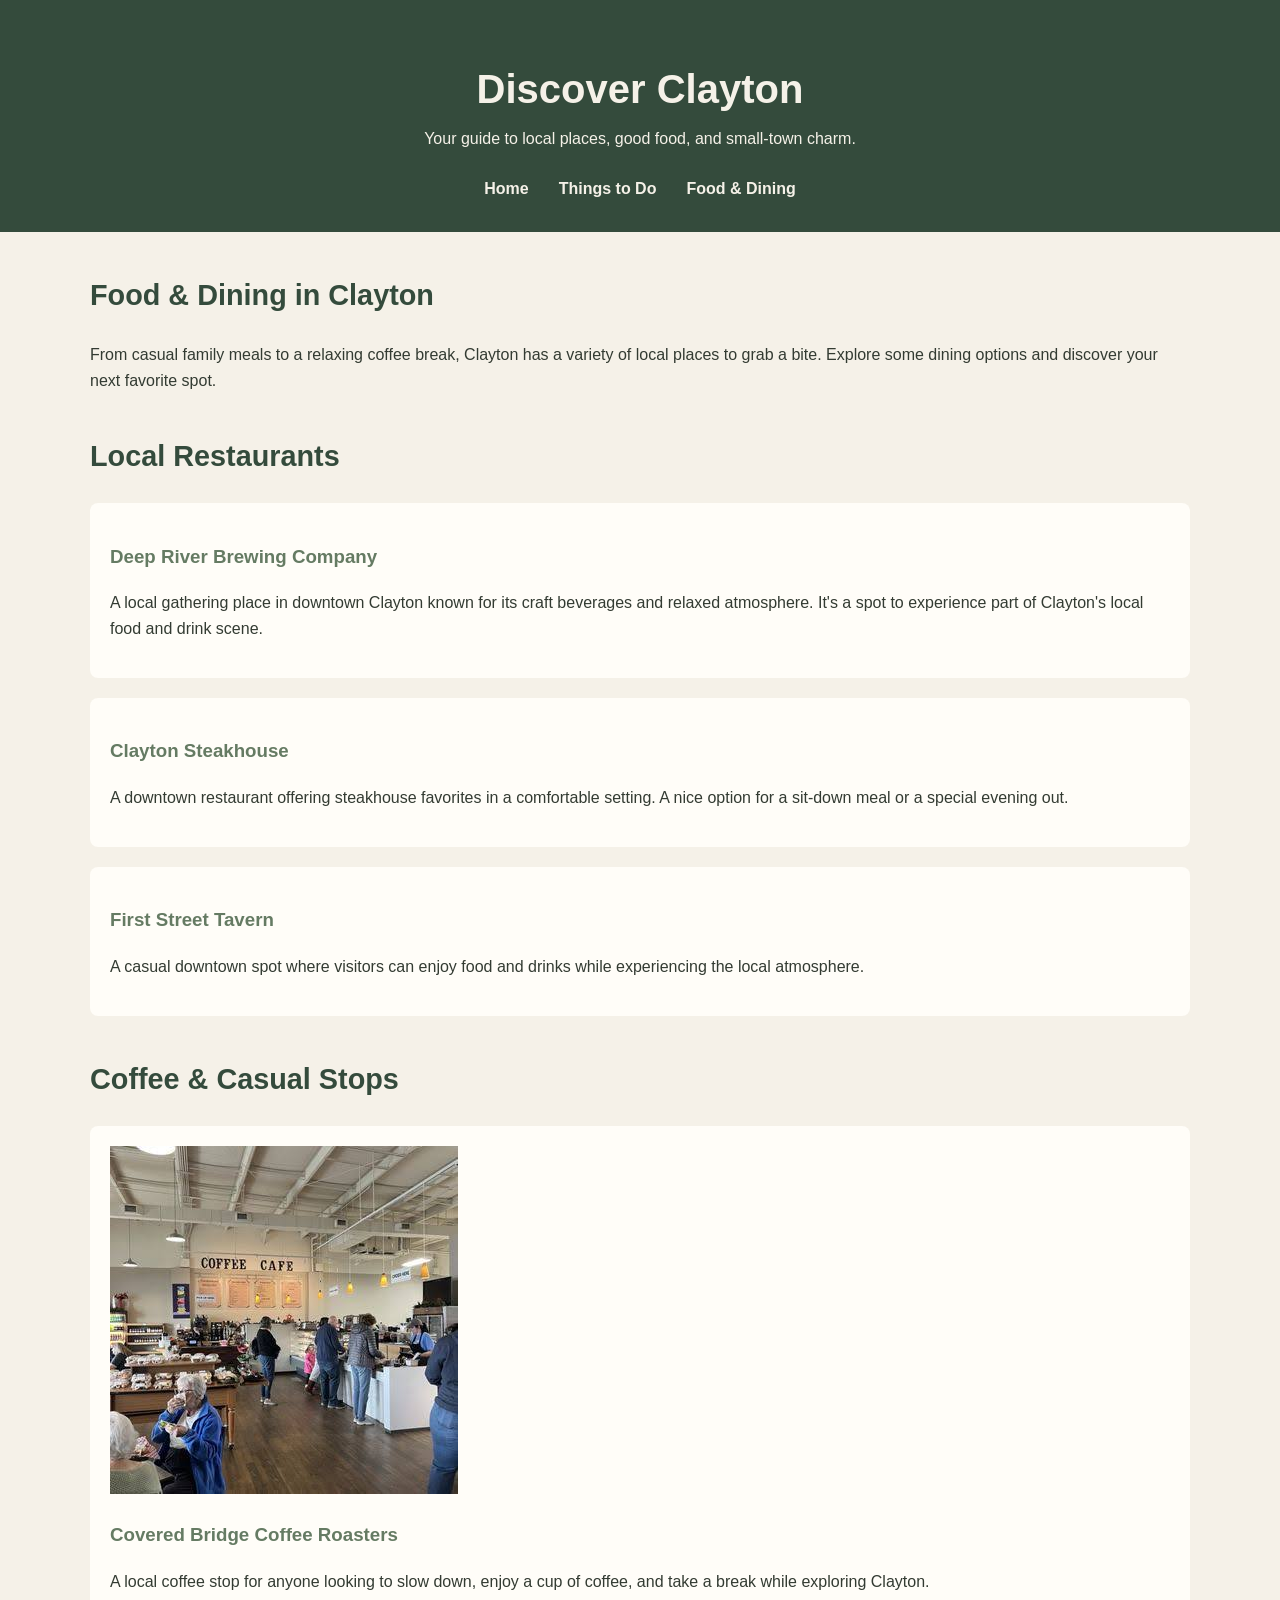
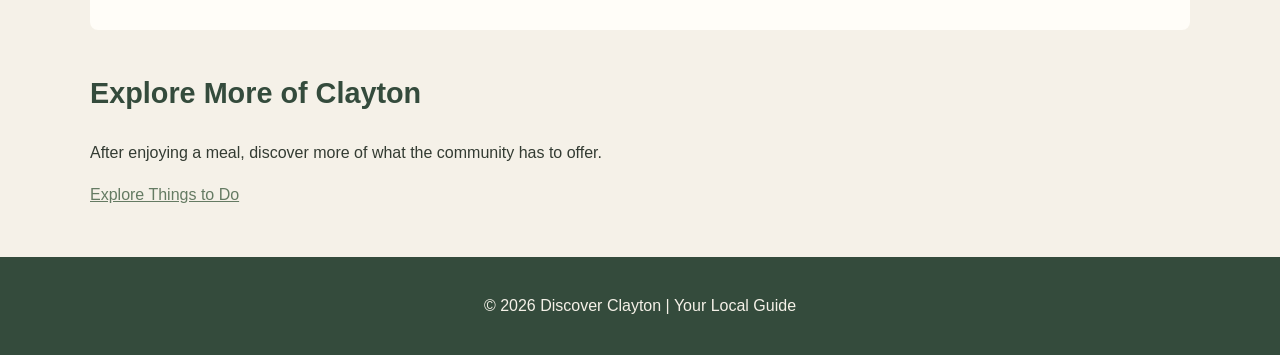
==== dining.html @ d140f1c1 "M10 local guide updates" ====
<!DOCTYPE html>
<html lang="en">
<head>
    <meta charset="UTF-8">
    <meta name="viewport" content="width=device-width, initial-scale=1.0">
    <title>Food & Dining | Discover Clayton</title>
    <link rel="stylesheet" href="css/style.css">
</head>

<body>

    <header>
        <h1>Discover Clayton</h1>
        <p>Your guide to local places, good food, and small-town charm.</p>

        <nav>
            <ul>
                <li><a href="index.html">Home</a></li>
                <li><a href="things-to-do.html">Things to Do</a></li>
                <li><a href="dining.html">Food & Dining</a></li>
            </ul>
        </nav>
    </header>

    <main>

        <section>
            <h2>Food & Dining in Clayton</h2>
            <p>
                From casual family meals to a relaxing coffee break,
                Clayton has a variety of local places to grab a bite.
                Explore some dining options and discover your next
                favorite spot.
            </p>
        </section>

        <section>
            <h2>Local Restaurants</h2>

            <article>
                <h3>Deep River Brewing Company</h3>
                <p>
                    A local gathering place in downtown Clayton known
                    for its craft beverages and relaxed atmosphere.
                    It's a spot to experience part of Clayton's
                    local food and drink scene.
                </p>
            </article>

            <article>
                <h3>Clayton Steakhouse</h3>
                <p>
                    A downtown restaurant offering steakhouse favorites
                    in a comfortable setting. A nice option for a
                    sit-down meal or a special evening out.
                </p>
            </article>

            <article>
                <h3>First Street Tavern</h3>
                <p>
                    A casual downtown spot where visitors can enjoy
                    food and drinks while experiencing the local
                    atmosphere.
                </p>
            </article>

        </section>

        <section>
            <h2>Coffee & Casual Stops</h2>

            <article>
                <img src="images/clayton-coffee-image.jpg" alt="Coffee shop in Clayton, North Carolina">
                <h3>Covered Bridge Coffee Roasters</h3>
                <p>
                    A local coffee stop for anyone looking to slow down,
                    enjoy a cup of coffee, and take a break while
                    exploring Clayton.
                </p>
            </article>

        </section>

        <section>
            <h2>Explore More of Clayton</h2>
            <p>
                After enjoying a meal, discover more of what the
                community has to offer.
            </p>
            <a href="things-to-do.html">Explore Things to Do</a>
        </section>

    </main>

    <footer>
        <p>&copy; 2026 Discover Clayton | Your Local Guide</p>
    </footer>

</body>
</html>
---- css/style.css ----
/* General Page Styling */

* {
    box-sizing: border-box;
}

body {
    margin: 0;
    background-color: #f5f1e8;
    color: #333b32;
    font-family: Arial, sans-serif;
    line-height: 1.6;
}

/* Header Styling */

header {
    background-color: #344b3c;
    color: #f5f1e8;
    text-align: center;
    padding: 30px 20px;
}

header h1 {
    font-size: 2.5rem;
    margin-bottom: 5px;
}

header p {
    margin-top: 0;
}

/* Navigation Styling */

nav ul {
    display: flex;
    justify-content: center;
    gap: 30px;
    list-style: none;
    padding: 0;
    margin: 25px 0 0;
}

nav a {
    color: #f5f1e8;
    text-decoration: none;
    font-weight: bold;
}

nav a:hover {
    color: #d6b58c;
}

/* Main Content Styling */

main {
    max-width: 1100px;
    width: 90%;
    margin: 40px auto;
}

section {
    margin-bottom: 40px;
}

h2 {
    color: #344b3c;
    font-size: 1.8rem;
}

h3 {
    color: #657b63;
}

/* Article Styling */

article {
    background-color: #fffdf8;
    padding: 20px;
    margin-bottom: 20px;
    border-radius: 8px;
}

/* Link Styling */

a {
    color: #657b63;
}

a:hover {
    color: #a36f4b;
}

/* Footer Styling */

footer {
    background-color: #344b3c;
    color: #f5f1e8;
    text-align: center;
    padding: 20px;
    margin-top: 50px;
}

/* Responsive Styling */

@media screen and (max-width: 600px) {

    header h1 {
        font-size: 2rem;
    }

    nav ul {
        flex-direction: column;
        gap: 10px;
    }

    main {
        width: 95%;
    }

    article {
        padding: 15px;
    }
    
    .feature-container {
    flex-direction: column;
}

/* Image Styling */

img {
    max-width: 100%;
    height: auto;
    display: block;
    border-radius: 8px;
    margin: 15px 0;
}

/* Homepage Feature Layout */

.feature-container {
    display: flex;
    gap: 25px;
    justify-content: space-between;
}

.feature-container article {
    flex: 1;
}

/* Image Layout */

article img {
    width: 100%;
    max-height: 250px;
    object-fit: cover;
    border-radius: 8px;
}
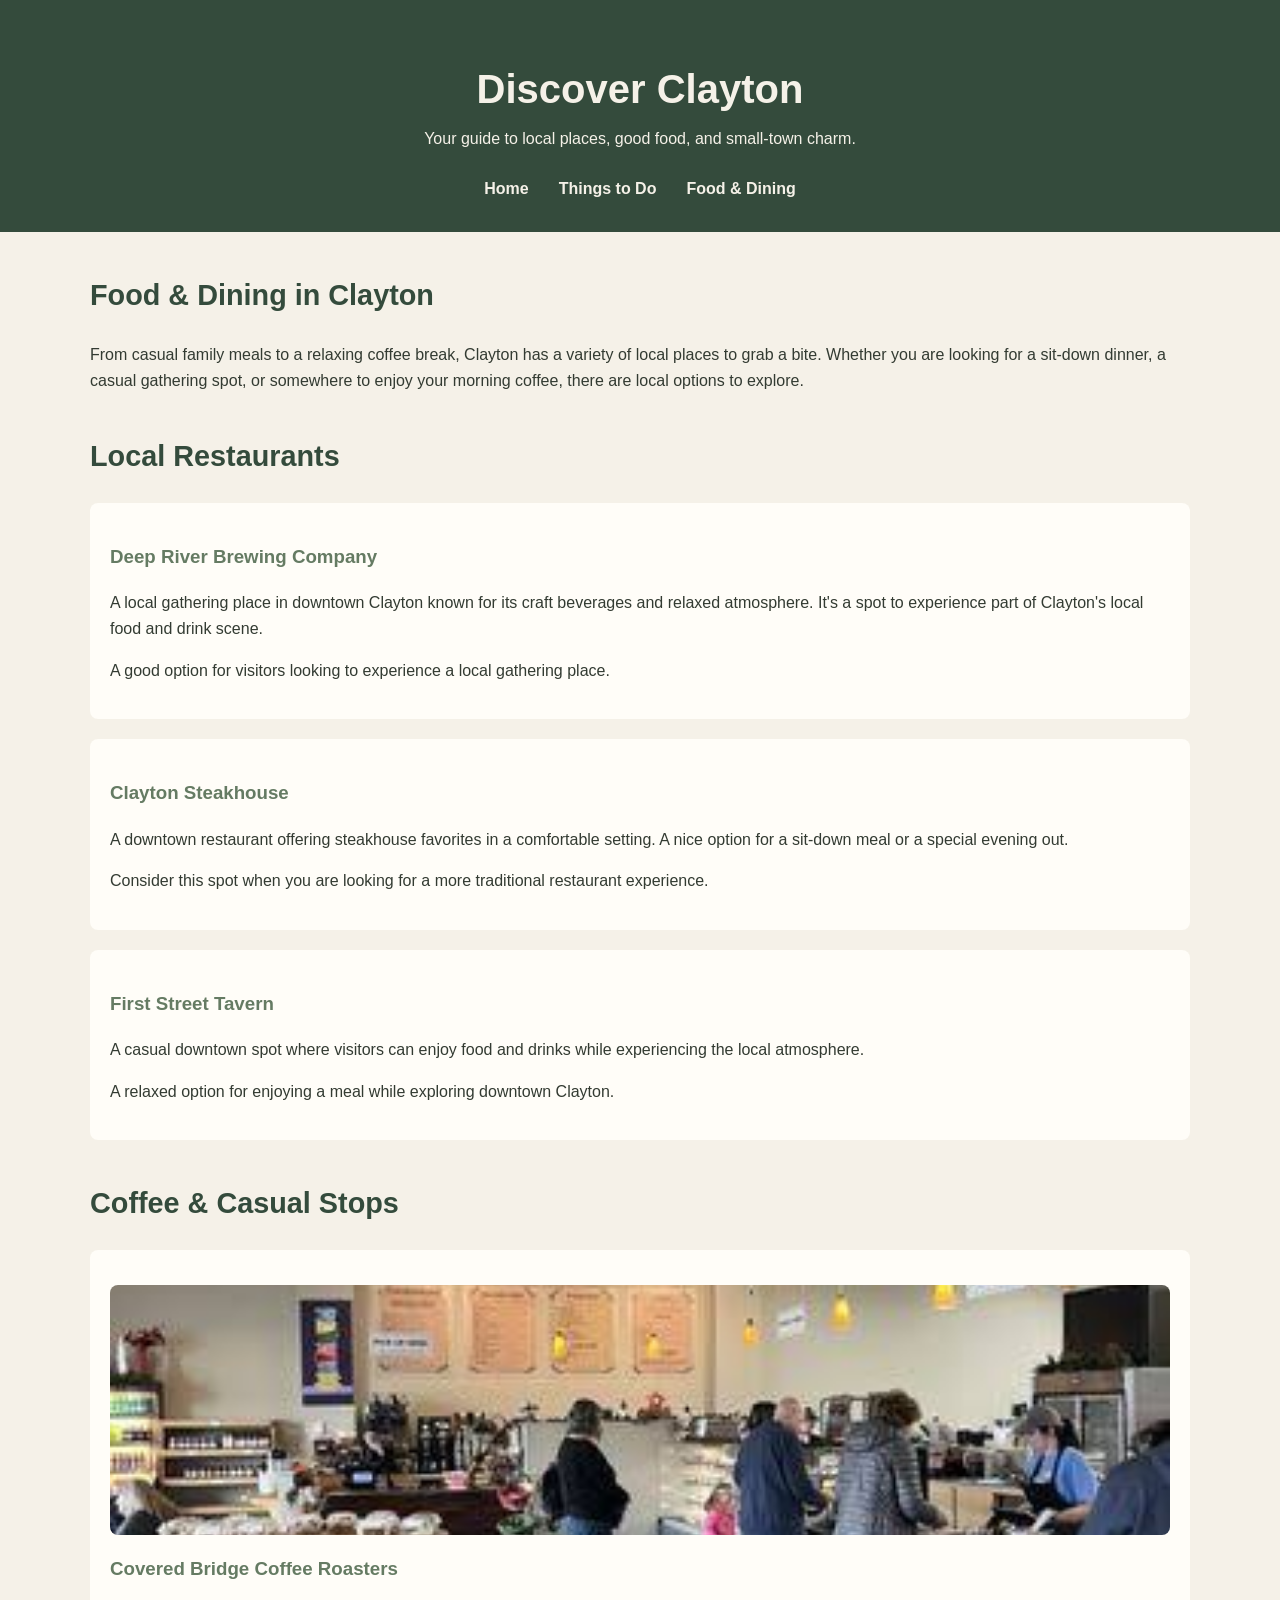
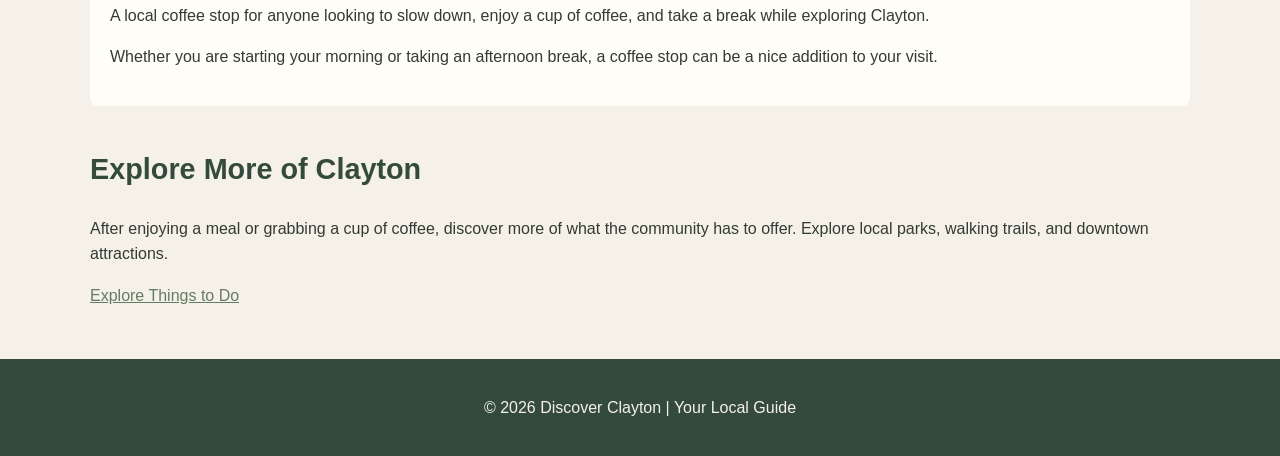
==== commit 05c3b2e0: "M11 updates to local guide project" ====
--- a/dining.html
+++ b/dining.html
@@ -1,5 +1,6 @@
 <!DOCTYPE html>
 <html lang="en">
+
 <head>
     <meta charset="UTF-8">
     <meta name="viewport" content="width=device-width, initial-scale=1.0">
@@ -26,11 +27,13 @@
 
         <section>
             <h2>Food & Dining in Clayton</h2>
+
             <p>
                 From casual family meals to a relaxing coffee break,
                 Clayton has a variety of local places to grab a bite.
-                Explore some dining options and discover your next
-                favorite spot.
+                Whether you are looking for a sit-down dinner,
+                a casual gathering spot, or somewhere to enjoy
+                your morning coffee, there are local options to explore.
             </p>
         </section>
 
@@ -39,29 +42,47 @@
 
             <article>
                 <h3>Deep River Brewing Company</h3>
+
                 <p>
                     A local gathering place in downtown Clayton known
                     for its craft beverages and relaxed atmosphere.
                     It's a spot to experience part of Clayton's
                     local food and drink scene.
                 </p>
+
+                <p>
+                    A good option for visitors looking to experience
+                    a local gathering place.
+                </p>
             </article>
 
             <article>
                 <h3>Clayton Steakhouse</h3>
+
                 <p>
                     A downtown restaurant offering steakhouse favorites
                     in a comfortable setting. A nice option for a
                     sit-down meal or a special evening out.
                 </p>
+
+                <p>
+                    Consider this spot when you are looking for
+                    a more traditional restaurant experience.
+                </p>
             </article>
 
             <article>
                 <h3>First Street Tavern</h3>
+
                 <p>
                     A casual downtown spot where visitors can enjoy
                     food and drinks while experiencing the local
                     atmosphere.
+                </p>
+
+                <p>
+                    A relaxed option for enjoying a meal while
+                    exploring downtown Clayton.
                 </p>
             </article>
 
@@ -71,12 +92,21 @@
             <h2>Coffee & Casual Stops</h2>
 
             <article>
-                <img src="images/clayton-coffee-image.jpg" alt="Coffee shop in Clayton, North Carolina">
+                <img src="images/clayton-coffee-image.jpg"
+                     alt="Coffee shop in Clayton, North Carolina">
+
                 <h3>Covered Bridge Coffee Roasters</h3>
+
                 <p>
                     A local coffee stop for anyone looking to slow down,
                     enjoy a cup of coffee, and take a break while
                     exploring Clayton.
+                </p>
+
+                <p>
+                    Whether you are starting your morning or taking
+                    an afternoon break, a coffee stop can be a nice
+                    addition to your visit.
                 </p>
             </article>
 
@@ -84,10 +114,14 @@
 
         <section>
             <h2>Explore More of Clayton</h2>
+
             <p>
-                After enjoying a meal, discover more of what the
-                community has to offer.
+                After enjoying a meal or grabbing a cup of coffee,
+                discover more of what the community has to offer.
+                Explore local parks, walking trails, and downtown
+                attractions.
             </p>
+
             <a href="things-to-do.html">Explore Things to Do</a>
         </section>
 
--- a/css/style.css
+++ b/css/style.css
@@ -1,13 +1,29 @@
+
+/* CSS Custom Properties - Chapter 10 */
+
+:root {
+    --forest-green: #344b3c;
+    --cream: #f5f1e8;
+    --sage: #657b63;
+    --warm-brown: #a36f4b;
+    --card-background: #fffdf8;
+    --dark-text: #333b32;
+}
+
 /* General Page Styling */
 
 * {
     box-sizing: border-box;
 }
 
+html {
+    scroll-behavior: smooth;
+}
+
 body {
     margin: 0;
-    background-color: #f5f1e8;
-    color: #333b32;
+    background-color: var(--cream);
+    color: var(--dark-text);
     font-family: Arial, sans-serif;
     line-height: 1.6;
 }
@@ -15,8 +31,8 @@
 /* Header Styling */
 
 header {
-    background-color: #344b3c;
-    color: #f5f1e8;
+    background-color: var(--forest-green);
+    color: var(--cream);
     text-align: center;
     padding: 30px 20px;
 }
@@ -42,7 +58,7 @@
 }
 
 nav a {
-    color: #f5f1e8;
+    color: var(--cream);
     text-decoration: none;
     font-weight: bold;
 }
@@ -55,7 +71,7 @@
 
 main {
     max-width: 1100px;
-    width: 90%;
+    width: calc(100% - 40px);
     margin: 40px auto;
 }
 
@@ -64,18 +80,18 @@
 }
 
 h2 {
-    color: #344b3c;
+    color: var(--forest-green);
     font-size: 1.8rem;
 }
 
 h3 {
-    color: #657b63;
+    color: var(--sage);
 }
 
 /* Article Styling */
 
 article {
-    background-color: #fffdf8;
+    background-color: var(--card-background);
     padding: 20px;
     margin-bottom: 20px;
     border-radius: 8px;
@@ -84,18 +100,64 @@
 /* Link Styling */
 
 a {
-    color: #657b63;
+    color: var(--sage);
 }
 
 a:hover {
-    color: #a36f4b;
+    color: var(--warm-brown);
+}
+
+/* Homepage Explore Button Styling */
+
+.feature-container a {
+    display: inline-block;
+    background-color: var(--forest-green);
+    color: var(--cream);
+    text-decoration: none;
+    font-weight: bold;
+    padding: 10px 18px;
+    border-radius: 6px;
+    margin-top: 10px;
+}
+
+.feature-container a:hover {
+    background-color: var(--warm-brown);
+    color: #ffffff;
+}
+
+/* Image Styling */
+
+img {
+    max-width: 100%;
+    height: auto;
+    display: block;
+    border-radius: 8px;
+    margin: 15px 0;
+}
+
+article img {
+    width: 100%;
+    max-height: 250px;
+    object-fit: cover;
+}
+
+/* Homepage Feature Layout */
+
+.feature-container {
+    display: flex;
+    gap: 25px;
+    justify-content: space-between;
+}
+
+.feature-container article {
+    flex: 1;
 }
 
 /* Footer Styling */
 
 footer {
-    background-color: #344b3c;
-    color: #f5f1e8;
+    background-color: var(--forest-green);
+    color: var(--cream);
     text-align: center;
     padding: 20px;
     margin-top: 50px;
@@ -121,38 +183,8 @@
     article {
         padding: 15px;
     }
-    
+
     .feature-container {
-    flex-direction: column;
-}
-
-/* Image Styling */
-
-img {
-    max-width: 100%;
-    height: auto;
-    display: block;
-    border-radius: 8px;
-    margin: 15px 0;
-}
-
-/* Homepage Feature Layout */
-
-.feature-container {
-    display: flex;
-    gap: 25px;
-    justify-content: space-between;
-}
-
-.feature-container article {
-    flex: 1;
-}
-
-/* Image Layout */
-
-article img {
-    width: 100%;
-    max-height: 250px;
-    object-fit: cover;
-    border-radius: 8px;
+        flex-direction: column;
+    }
 }
